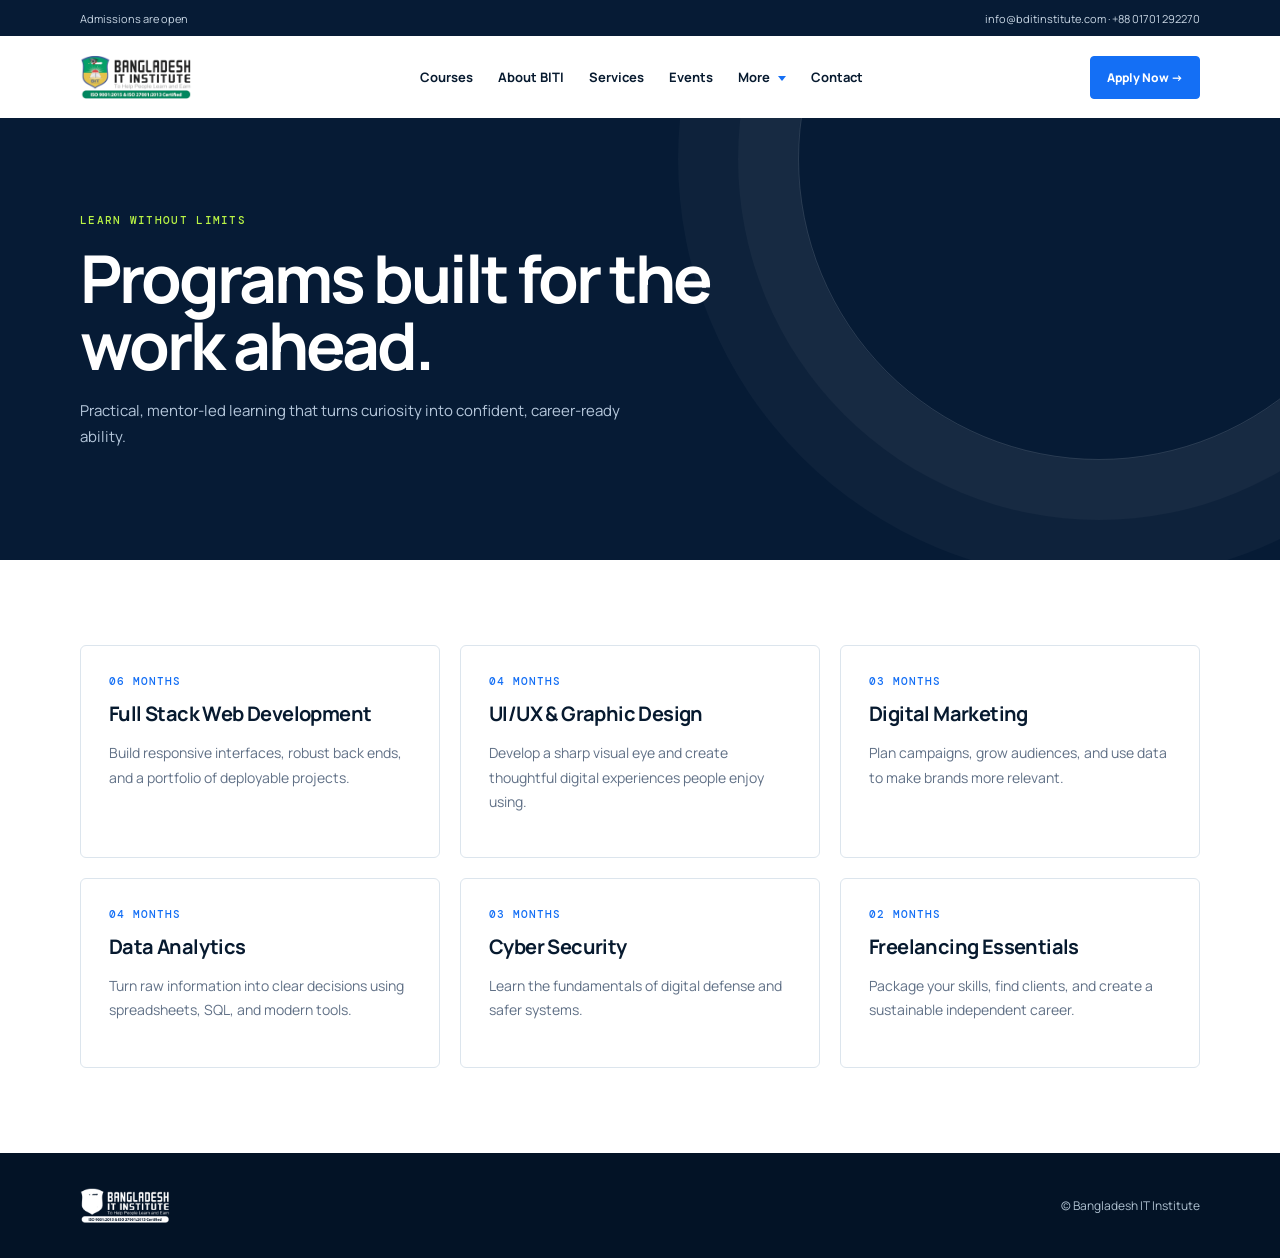
==== HTML/courses.html @ baef7173 "Add files via upload" ====
<!doctype html>
<!-- Courses page: presents BITI's learning programs and their durations. -->
<html lang="en">
<head>
<meta charset="utf-8">
<meta name="viewport" content="width=device-width,initial-scale=1">
<title>Courses | BITI</title>
<meta name="description" content="Browse BITI courses in web development, UI/UX design, digital marketing, data analytics, cyber security, and freelancing.">
<link rel="preconnect" href="https://fonts.googleapis.com">
<link rel="preconnect" href="https://fonts.gstatic.com" crossorigin>
<link href="https://fonts.googleapis.com/css2?family=DM+Mono&family=Manrope:wght@400;500;600;700;800&display=swap" rel="stylesheet">
<link rel="stylesheet" href="../CSS/pages.css">
</head>

<body>
<div class="topbar">
<div class="container">Admissions are open <span>info@bditinstitute.com · +88 01701 292270</span>
</div>

</div>

<header class="container nav">
<a class="logo" href="../index.html">
<img src="../IMAGES/BITI logo.png" alt="BITI">
</a>
<nav class="nav-links">
<a href="courses.html">Courses</a>
<a href="about.html">About BITI</a>
<a href="services.html">Services</a>
<a href="events.html">Events</a>
<div class="dropdown">
<button class="dropdown-toggle">More</button>
<div class="dropdown-menu">
<a href="team.html">Team</a>
<a href="career.html">Career</a>
<a href="contact-information.html">Contact Information</a>
<a href="admissions.html">FAQ & Admissions</a>
<a href="events.html">Upcoming Events</a>
<a href="stories.html">Student Stories</a>
<a href="blog.html">Blog</a>
</div>

</div>

<a href="contact.html">Contact</a>
</nav>

<a class="button" href="admissions.html">Apply Now →</a>
<button class="menu" aria-label="Open menu">☰</button>
</header>

<main>
<section class="hero">
<div class="container">
<div class="eyebrow">Learn without limits</div>

<h1>Programs built for the work ahead.</h1>
<p>Practical, mentor-led learning that turns curiosity into confident, career-ready ability.</p>
</div>

</section>

<section class="content container">
<div class="grid">
<a href="https://forms.gle/Wrhg5HbzHnz2CPxu5" target="_blank" rel="noopener" class="card">
<div class="tag">06 MONTHS</div>

<h2>Full Stack Web Development</h2>
<p>Build responsive interfaces, robust back ends, and a portfolio of deployable projects.</p>
</a>

<a href="https://forms.gle/Wrhg5HbzHnz2CPxu5" target="_blank" rel="noopener" class="card">
<div class="tag">04 MONTHS</div>

<h2>UI/UX & Graphic Design</h2>
<p>Develop a sharp visual eye and create thoughtful digital experiences people enjoy using.</p>
</a>

<a href="https://forms.gle/Wrhg5HbzHnz2CPxu5" target="_blank" rel="noopener" class="card">
<div class="tag">03 MONTHS</div>

<h2>Digital Marketing</h2>
<p>Plan campaigns, grow audiences, and use data to make brands more relevant.</p>
</a>

<a href="https://forms.gle/Wrhg5HbzHnz2CPxu5" target="_blank" rel="noopener" class="card">
<div class="tag">04 MONTHS</div>

<h2>Data Analytics</h2>
<p>Turn raw information into clear decisions using spreadsheets, SQL, and modern tools.</p>
</a>

<a href="https://forms.gle/Wrhg5HbzHnz2CPxu5" target="_blank" rel="noopener" class="card">
<div class="tag">03 MONTHS</div>

<h2>Cyber Security</h2>
<p>Learn the fundamentals of digital defense and safer systems.</p>
</a>

<a href="https://forms.gle/Wrhg5HbzHnz2CPxu5" target="_blank" rel="noopener" class="card">
<div class="tag">02 MONTHS</div>

<h2>Freelancing Essentials</h2>
<p>Package your skills, find clients, and create a sustainable independent career.</p>
</a>

</div>

</section>

</main>

<footer class="footer">
<div class="container">
<img src="../IMAGES/BITI logo.png" alt="BITI">
<span>© Bangladesh IT Institute</span>
</div>

</footer>

<script src="cms.js"></script>
<script>document.querySelector('.menu').onclick=function(){var n=document.querySelector('.nav-links');n.classList.toggle('open');this.innerHTML=n.classList.contains('open')?'✕':'☰'};</script>
</body>
</html>
---- CSS/pages.css ----
/* Shared stylesheet: controls the visual design used by all inner pages. */
:root {
  --ink:#071a2f;
  --blue:#146ff5;
  --lime:#b9f445;
  --muted:#607086;
  --line:#dce5ed;
  --cloud:#f4f8fb;
  --navy:#061b35}
* {
  box-sizing:border-box}
html {
  scroll-behavior:smooth}
body {
  margin:0;
  font-family:Manrope,Arial,sans-serif;
  color:var(--ink)}
a {
  text-decoration:none;
  color:inherit}
.container {
  width:min(1120px,calc(100% - 40px));
  margin:auto}
.topbar {
  height:36px;
  background:var(--navy);
  color:#c9d7e5;
  font-size:11px}
.topbar .container {
  height:100%;
  display:flex;
  align-items:center;
  justify-content:space-between}
.nav {
  height:82px;
  display:flex;
  align-items:center;
  justify-content:space-between}
.logo img {
  display:block;
  width:112px}
.nav-links {
  display:flex;
  gap:25px;
  align-items:center;
  font-size:13px;
  font-weight:700}
.nav-links>a:hover {
  color:var(--blue)}
.button {
  display:inline-flex;
  align-items:center;
  gap:10px;
  background:var(--blue);
  border:1px solid var(--blue);
  border-radius:4px;
  color:#fff;
  padding:12px 16px;
  font-size:12px;
  font-weight:800}
.dropdown {
  position:relative}
.dropdown-toggle {
  padding:20px 0;
  border:0;
  background:transparent;
  font:700 13px Manrope;
  color:var(--ink);
  cursor:pointer}
.dropdown-toggle:after {
  content:'⌄';
  margin-left:6px;
  color:var(--blue)}
.dropdown-toggle:after{content:'';display:inline-block;width:0;height:0;border-left:4px solid transparent;border-right:4px solid transparent;border-top:5px solid var(--blue);margin-left:8px;vertical-align:middle;font-size:0}
.dropdown-menu {
  display:none;
  position:absolute;
  top:57px;
  left:-18px;
  z-index:5;
  width:185px;
  padding:7px;
  background:#fff;
  border:1px solid var(--line);
  box-shadow:0 14px 30px #071a2f18;
  border-radius:5px}
.dropdown:hover .dropdown-menu,.dropdown:focus-within .dropdown-menu {
  display:block}
.dropdown-menu a {
  display:block;
  padding:10px;
  font-size:12px}
.dropdown-menu a:hover {
  background:var(--cloud);
  color:var(--blue)}
.hero {
  background:var(--navy);
  color:#fff;
  padding:95px 0;
  position:relative;
  overflow:hidden}
.hero:after {
  content:'';
  position:absolute;
  right:-120px;
  top:-260px;
  width:600px;
  height:600px;
  border-radius:50%;
  border:1px solid #ffffff25;
  box-shadow:0 0 0 60px #ffffff09,0 0 0 120px #ffffff08}
.eyebrow {
  font:500 11px 'DM Mono',monospace;
  letter-spacing:1.3px;
  text-transform:uppercase;
  color:var(--lime)}
h1 {
  font-size:clamp(42px,6vw,66px);
  line-height:1.02;
  letter-spacing:-3px;
  margin:18px 0;
  max-width:760px;
  position:relative;
  z-index:1}
.hero p {
  max-width:580px;
  color:#b6c8dc;
  line-height:1.75;
  font-size:15px;
  position:relative;
  z-index:1}
.content {
  padding:85px 0}
.grid {
  display:grid;
  grid-template-columns:repeat(3,1fr);
  gap:20px}
.card {
  display:block;
  padding:28px;
  border:1px solid var(--line);
  border-radius:6px;
  min-height:190px}
.card h2,.card h3 {
  margin:12px 0;
  font-size:20px;
  letter-spacing:-.6px}
.card p,.copy {
  color:var(--muted);
  font-size:14px;
  line-height:1.75}
.tag {
  font:500 11px 'DM Mono';
  letter-spacing:1px;
  color:var(--blue)}
.split {
  display:grid;
  grid-template-columns:1fr 1fr;
  gap:55px;
  align-items:start}
.facts {
  background:var(--cloud);
  padding:28px}
.facts b {
  display:block;
  font-size:30px;
  color:var(--blue);
  margin-top:18px}
.list {
  padding:0;
  margin:0;
  list-style:none}
.list li {
  padding:17px 0;
  border-bottom:1px solid var(--line);
  font-size:14px;
  font-weight:700}
.list li span {
  display:block;
  font-size:12px;
  font-weight:400;
  color:var(--muted);
  margin-top:5px}
.team img,.story img {
  width:54px;
  height:54px;
  border-radius:50%;
  object-fit:cover;
  float:left;
  margin-right:15px}
.event {
  padding:23px;
  border-left:4px solid var(--blue);
  background:var(--cloud);
  margin-bottom:15px}
.event b {
  display:block;
  font:500 11px 'DM Mono';
  color:var(--blue);
  margin-bottom:8px}
.event h3 {
  margin:0;
  font-size:19px}
.contact-grid {
  display:grid;
  grid-template-columns:1fr 1fr;
  gap:20px}
.contact-box {
  padding:28px;
  background:var(--cloud);
  border-radius:5px}
.contact-box h3 {
  margin-top:0}
.contact-box p,.contact-box a {
  font-size:13px;
  line-height:1.8;
  color:var(--muted);
  display:block}
.form {
  background:var(--navy);
  padding:30px;
  color:white;
  border-radius:5px}
.form input,.form textarea {
  display:block;
  width:100%;
  padding:13px 0;
  margin:10px 0;
  background:transparent;
  border:0;
  border-bottom:1px solid #4d6b88;
  color:white;
  font:13px Manrope}
.form button {
  margin-top:15px}
.footer {
  background:#031326;
  color:#afc1d0;
  padding:35px 0;
  font-size:12px}
.footer .container {
  display:flex;
  justify-content:space-between;
  align-items:center}
.footer img {
  width:90px;
  filter:brightness(0) invert(1)}
.menu{display:none;border:0;background:none;font-size:22px;cursor:pointer}
.nav-links.open{display:flex!important;flex-direction:column;position:absolute;top:100%;left:0;right:0;background:#fff;padding:20px 30px;box-shadow:0 15px 35px #071a2f1c;z-index:20;gap:0}.nav-links.open a,.nav-links.open .dropdown-toggle{display:block;padding:13px 0;border-bottom:1px solid var(--line);width:100%}.nav-links.open .dropdown{width:100%}.nav-links.open .dropdown-menu{position:static;width:100%;box-shadow:none;border:0;padding:0 0 0 16px}
@media(max-width:760px) {
  .nav-links {
  display:none}
.menu {
  display:block}
.grid,.split,.contact-grid {
  grid-template-columns:1fr}
.topbar .container span {
  display:none}
.hero {
  padding:70px 0}
.content {
  padding:60px 0}
}
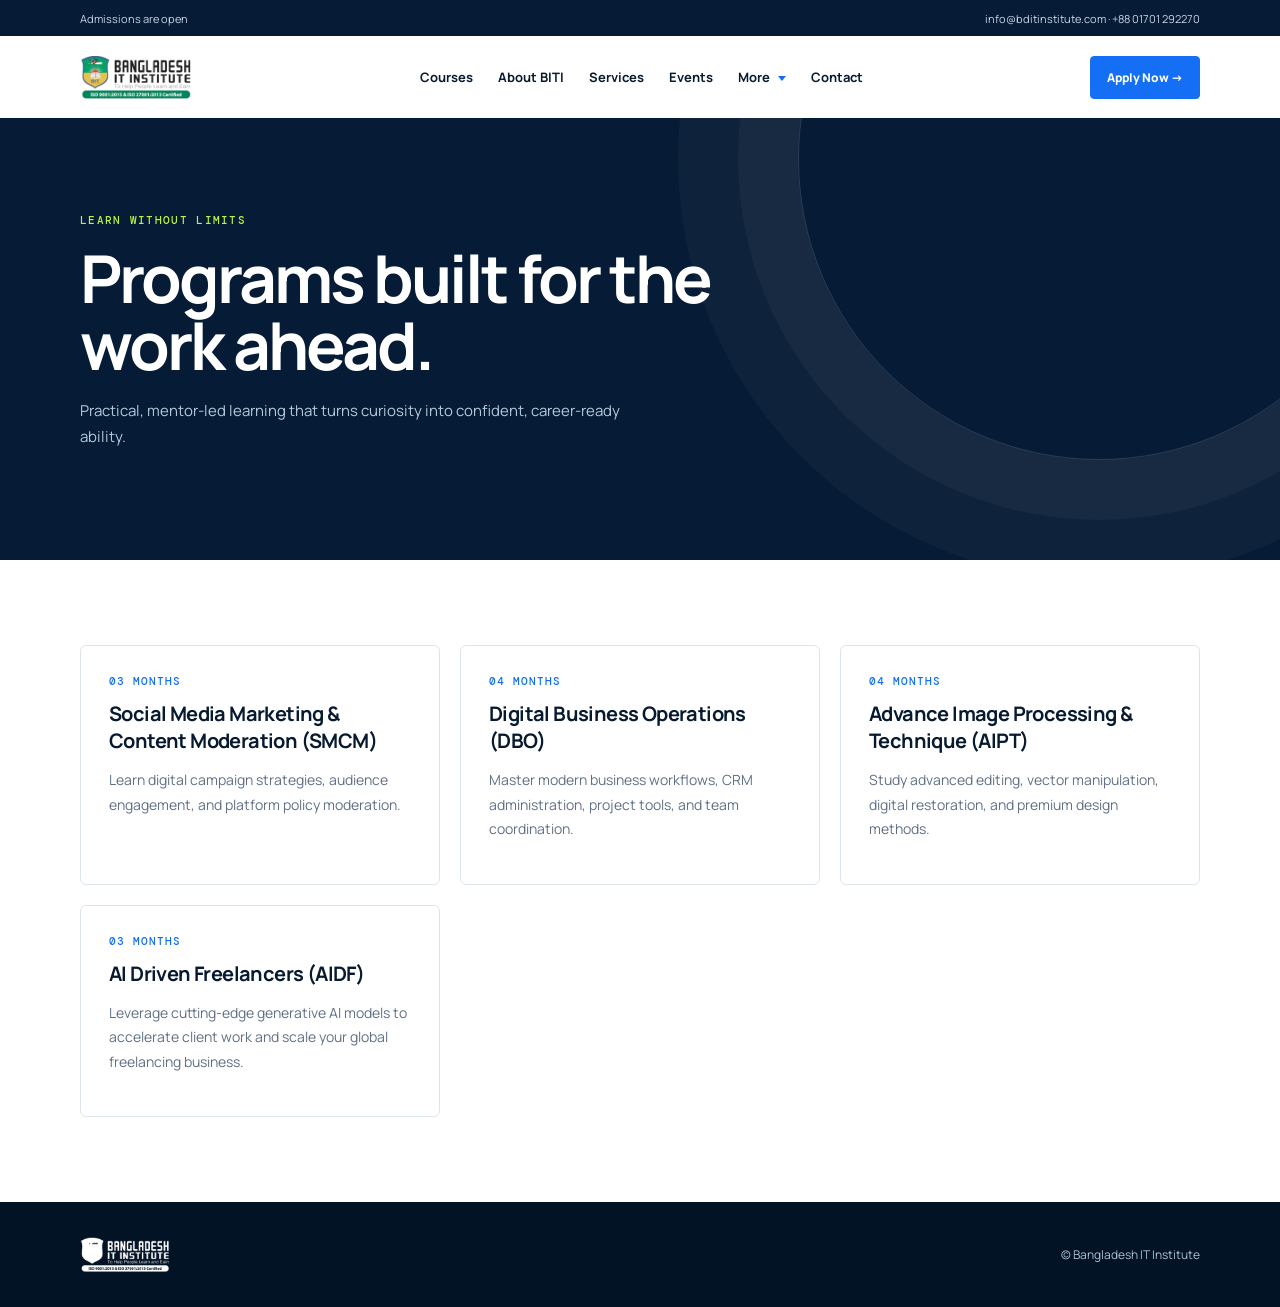
==== commit 1f3d859e: "Add files via upload" ====
--- a/HTML/courses.html
+++ b/HTML/courses.html
@@ -5,7 +5,7 @@
 <meta charset="utf-8">
 <meta name="viewport" content="width=device-width,initial-scale=1">
 <title>Courses | BITI</title>
-<meta name="description" content="Browse BITI courses in web development, UI/UX design, digital marketing, data analytics, cyber security, and freelancing.">
+<meta name="description" content="Browse BITI courses in Social Media Marketing & Content Moderation (SMCM), Digital Business Operations (DBO), Advance Image Processing & Technique (AIPT), and AI Driven Freelancers (AIDF).">
 <link rel="preconnect" href="https://fonts.googleapis.com">
 <link rel="preconnect" href="https://fonts.gstatic.com" crossorigin>
 <link href="https://fonts.googleapis.com/css2?family=DM+Mono&family=Manrope:wght@400;500;600;700;800&display=swap" rel="stylesheet">
@@ -63,45 +63,31 @@
 <section class="content container">
 <div class="grid">
 <a href="https://forms.gle/Wrhg5HbzHnz2CPxu5" target="_blank" rel="noopener" class="card">
-<div class="tag">06 MONTHS</div>
+<div class="tag">03 MONTHS</div>
 
-<h2>Full Stack Web Development</h2>
-<p>Build responsive interfaces, robust back ends, and a portfolio of deployable projects.</p>
+<h2>Social Media Marketing & Content Moderation (SMCM)</h2>
+<p>Learn digital campaign strategies, audience engagement, and platform policy moderation.</p>
 </a>
 
 <a href="https://forms.gle/Wrhg5HbzHnz2CPxu5" target="_blank" rel="noopener" class="card">
 <div class="tag">04 MONTHS</div>
 
-<h2>UI/UX & Graphic Design</h2>
-<p>Develop a sharp visual eye and create thoughtful digital experiences people enjoy using.</p>
+<h2>Digital Business Operations (DBO)</h2>
+<p>Master modern business workflows, CRM administration, project tools, and team coordination.</p>
+</a>
+
+<a href="https://forms.gle/Wrhg5HbzHnz2CPxu5" target="_blank" rel="noopener" class="card">
+<div class="tag">04 MONTHS</div>
+
+<h2>Advance Image Processing & Technique (AIPT)</h2>
+<p>Study advanced editing, vector manipulation, digital restoration, and premium design methods.</p>
 </a>
 
 <a href="https://forms.gle/Wrhg5HbzHnz2CPxu5" target="_blank" rel="noopener" class="card">
 <div class="tag">03 MONTHS</div>
 
-<h2>Digital Marketing</h2>
-<p>Plan campaigns, grow audiences, and use data to make brands more relevant.</p>
-</a>
-
-<a href="https://forms.gle/Wrhg5HbzHnz2CPxu5" target="_blank" rel="noopener" class="card">
-<div class="tag">04 MONTHS</div>
-
-<h2>Data Analytics</h2>
-<p>Turn raw information into clear decisions using spreadsheets, SQL, and modern tools.</p>
-</a>
-
-<a href="https://forms.gle/Wrhg5HbzHnz2CPxu5" target="_blank" rel="noopener" class="card">
-<div class="tag">03 MONTHS</div>
-
-<h2>Cyber Security</h2>
-<p>Learn the fundamentals of digital defense and safer systems.</p>
-</a>
-
-<a href="https://forms.gle/Wrhg5HbzHnz2CPxu5" target="_blank" rel="noopener" class="card">
-<div class="tag">02 MONTHS</div>
-
-<h2>Freelancing Essentials</h2>
-<p>Package your skills, find clients, and create a sustainable independent career.</p>
+<h2>AI Driven Freelancers (AIDF)</h2>
+<p>Leverage cutting-edge generative AI models to accelerate client work and scale your global freelancing business.</p>
 </a>
 
 </div>
